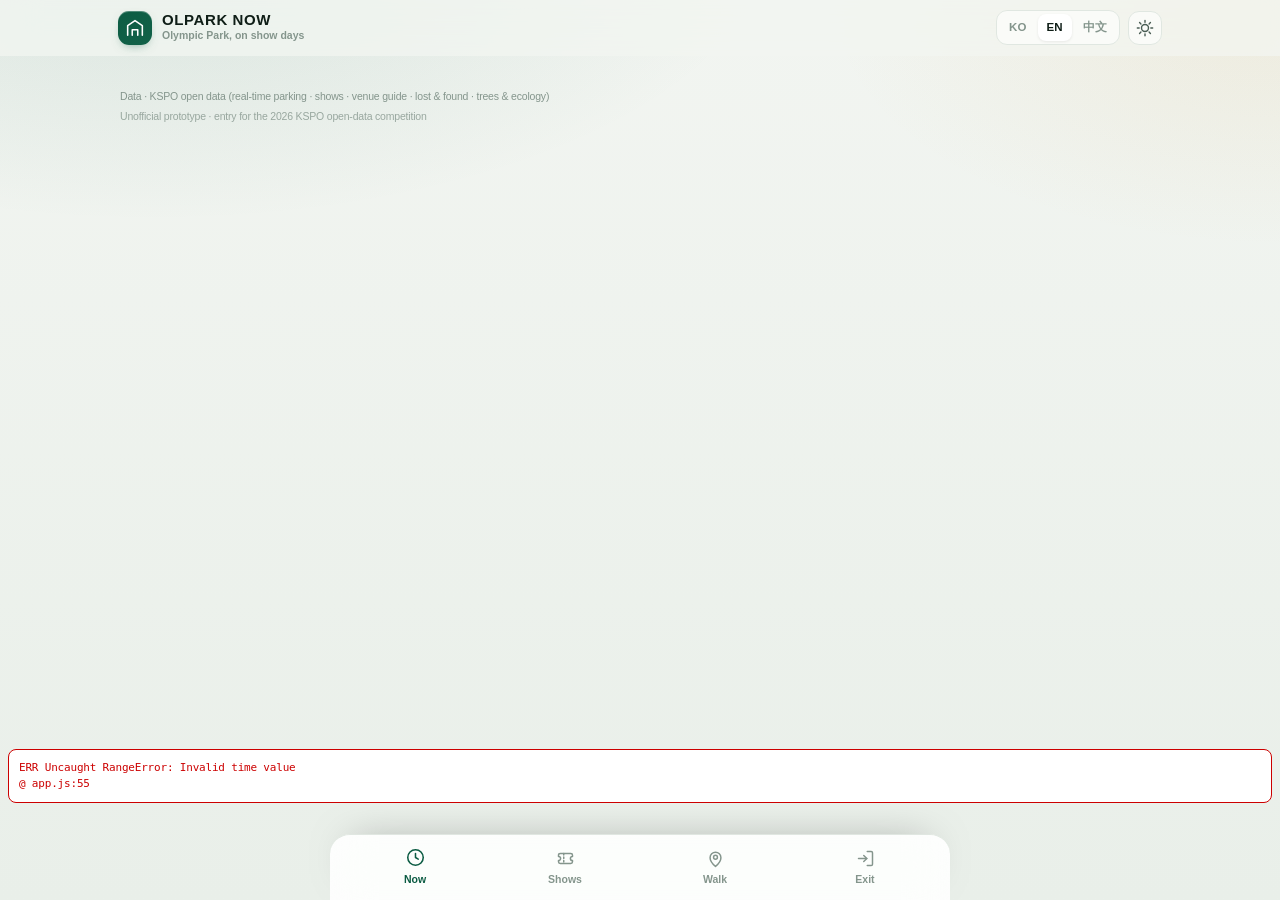
==== index.html @ 85a5e309 "debug: 전역 오류 표시 추가" ====
<!doctype html>
<html lang="ko">
<head>
<meta charset="utf-8" />
<meta name="viewport" content="width=device-width, initial-scale=1, viewport-fit=cover" />
<title>올팍 나우 · OLPARK NOW</title>
<meta name="description" content="올림픽공원 공연일, 지금 필요한 것만. 실시간 주차 · 공연장 동선 · 20분 산책 · 분산 출귀" />
<meta name="theme-color" content="#0C5C43" media="(prefers-color-scheme: light)" />
<meta name="theme-color" content="#0B1310" media="(prefers-color-scheme: dark)" />
<meta name="apple-mobile-web-app-capable" content="yes" />
<meta name="apple-mobile-web-app-status-bar-style" content="black-translucent" />
<meta name="apple-mobile-web-app-title" content="올팍 나우" />
<link rel="manifest" href="manifest.webmanifest" />
<link rel="icon" href="icons/favicon.svg" type="image/svg+xml" />
<link rel="apple-touch-icon" href="icons/icon-192.png" />
<link rel="stylesheet" href="assets/app.css" />
<script>
window.addEventListener('error', function (e) {
  var d = document.createElement('pre');
  d.style.cssText = 'position:fixed;left:8px;right:8px;bottom:86px;background:#fff;color:#c00;font:11px/1.45 monospace;padding:10px;z-index:9999;white-space:pre-wrap;border:1px solid #c00;border-radius:8px;max-height:40vh;overflow:auto';
  d.textContent = 'ERR ' + (e.message || '') + '\n@ ' + (e.filename || '').split('/').pop() + ':' + (e.lineno || '');
  document.body.appendChild(d);
});
</script>
</head>
<body>
<a class="skip" href="#main">본문으로</a>

<header class="hdr" id="hdr">
  <div class="hdr-in">
    <div class="brand">
      <span class="brand-mark" aria-hidden="true">
        <svg viewBox="0 0 24 24" width="22" height="22" fill="none" stroke="currentColor" stroke-width="1.7" stroke-linecap="round" stroke-linejoin="round">
          <path d="M4 20V9.5L12 4l8 5.5V20"/><path d="M9 20v-6h6v6"/>
        </svg>
      </span>
      <span class="brand-txt">
        <strong>OLPARK NOW</strong>
        <em data-i18n="brandTag">올림픽공원 공연일 안내</em>
      </span>
    </div>
    <div class="hdr-actions">
      <div class="lang" role="group" aria-label="Language">
        <button type="button" data-lang="ko" class="on">KO</button>
        <button type="button" data-lang="en">EN</button>
        <button type="button" data-lang="zh">中文</button>
      </div>
      <button type="button" class="icon-btn" id="themeBtn" aria-label="테마">
        <svg viewBox="0 0 24 24" width="20" height="20" fill="none" stroke="currentColor" stroke-width="1.7" stroke-linecap="round">
          <circle cx="12" cy="12" r="4.2"/><path d="M12 2.8v2.2M12 19v2.2M2.8 12H5M19 12h2.2M5.5 5.5l1.6 1.6M16.9 16.9l1.6 1.6M18.5 5.5l-1.6 1.6M7.1 16.9l-1.6 1.6"/>
        </svg>
      </button>
    </div>
  </div>
</header>

<main id="main">
  <section class="view" id="v-now" data-view="now" aria-labelledby="t-now"></section>
  <section class="view" id="v-shows" data-view="shows" aria-labelledby="t-shows" hidden></section>
  <section class="view" id="v-walk" data-view="walk" aria-labelledby="t-walk" hidden></section>
  <section class="view" id="v-exit" data-view="exit" aria-labelledby="t-exit" hidden></section>
</main>

<nav class="tabs" id="tabs" aria-label="주요 메뉴">
  <button type="button" data-nav="now" class="on" aria-current="page">
    <svg viewBox="0 0 24 24" fill="none" stroke="currentColor" stroke-width="1.7" stroke-linecap="round" stroke-linejoin="round"><circle cx="12" cy="12" r="8.5"/><path d="M12 7.5V12l3 1.8"/></svg>
    <span data-i18n="navNow">지금</span>
  </button>
  <button type="button" data-nav="shows">
    <svg viewBox="0 0 24 24" fill="none" stroke="currentColor" stroke-width="1.7" stroke-linecap="round" stroke-linejoin="round"><path d="M4 8.4a2 2 0 0 1 2-2h12a2 2 0 0 1 2 2v1.2a2.4 2.4 0 0 0 0 4.8v1.2a2 2 0 0 1-2 2H6a2 2 0 0 1-2-2v-1.2a2.4 2.4 0 0 0 0-4.8z"/><path d="M10 6.4v11.2" stroke-dasharray="1.6 2.4"/></svg>
    <span data-i18n="navShows">공연</span>
  </button>
  <button type="button" data-nav="walk">
    <svg viewBox="0 0 24 24" fill="none" stroke="currentColor" stroke-width="1.7" stroke-linecap="round" stroke-linejoin="round"><path d="M12 21s6.2-5.3 6.2-10A6.2 6.2 0 0 0 5.8 11c0 4.7 6.2 10 6.2 10z"/><circle cx="12" cy="10.6" r="2.2"/></svg>
    <span data-i18n="navWalk">산책</span>
  </button>
  <button type="button" data-nav="exit">
    <svg viewBox="0 0 24 24" fill="none" stroke="currentColor" stroke-width="1.7" stroke-linecap="round" stroke-linejoin="round"><path d="M14 4h4.5A1.5 1.5 0 0 1 20 5.5v13a1.5 1.5 0 0 1-1.5 1.5H14"/><path d="M10 8.5 13.5 12 10 15.5"/><path d="M13.5 12H4"/></svg>
    <span data-i18n="navExit">귀가</span>
  </button>
</nav>

<div class="sheet-wrap" id="sheetWrap" hidden>
  <div class="sheet-scrim" id="sheetScrim"></div>
  <div class="sheet" id="sheet" role="dialog" aria-modal="true" aria-labelledby="sheetTitle">
    <div class="sheet-grab" aria-hidden="true"></div>
    <button type="button" class="sheet-x" id="sheetX" aria-label="닫기">
      <svg viewBox="0 0 24 24" width="20" height="20" fill="none" stroke="currentColor" stroke-width="1.8" stroke-linecap="round"><path d="M6 6l12 12M18 6L6 18"/></svg>
    </button>
    <div id="sheetBody"></div>
  </div>
</div>

<footer class="foot">
  <p data-i18n="footSrc">데이터 · 한국체육산업개발(주) 개방 공공데이터 (실시간 주차현황 · 공연정보 · 공연장안내 · 유실물정보 · 수목·생태정보)</p>
  <p class="foot-2" data-i18n="footNote">비공식 프로토타입 · 2026년도 공공데이터 활용 경진대회 출품작</p>
</footer>

<script src="assets/data.js"></script>
<script src="assets/app.js"></script>
</body>
</html>
---- assets/app.css ----
/* 올팍 나우 · OLPARK NOW */
:root {
  --bg: #F2F5F1;
  --bg-2: #E9EFE9;
  --surface: #FFFFFF;
  --surface-2: #FAFBF8;
  --ink: #0F1E17;
  --ink-2: #4A5D54;
  --ink-3: #84958C;
  --line: #E0E7E1;
  --line-2: #EDF2EE;
  --brand: #0C5C43;
  --brand-2: #128363;
  --brand-soft: #E6F2EC;
  --accent: #C9922F;
  --accent-soft: #FBF2DF;
  --ok: #2B9668;
  --warn: #D89A22;
  --hot: #DE6F17;
  --full: #C8403B;
  --shadow: 0 1px 2px rgba(15, 30, 23, .04), 0 10px 26px -14px rgba(15, 30, 23, .22);
  --shadow-lg: 0 2px 6px rgba(15, 30, 23, .05), 0 26px 50px -28px rgba(15, 30, 23, .4);
  --r: 20px;
  --r-sm: 13px;
  --sans: "Pretendard Variable", Pretendard, -apple-system, BlinkMacSystemFont, "Apple SD Gothic Neo",
          "Noto Sans KR", "PingFang SC", "Hiragino Sans GB", "Microsoft YaHei", "Segoe UI", Roboto, sans-serif;
}

@media (prefers-color-scheme: dark) {
  :root {
    --bg: #0A1210;
    --bg-2: #0E1815;
    --surface: #131F1A;
    --surface-2: #17251F;
    --ink: #ECF3EE;
    --ink-2: #A6B8AE;
    --ink-3: #6E8479;
    --line: #22322B;
    --line-2: #1C2A24;
    --brand: #4FD3A3;
    --brand-2: #6FE3B6;
    --brand-soft: #122B23;
    --accent: #E5B45C;
    --accent-soft: #2A2318;
    --ok: #43BE86;
    --warn: #E5AC3C;
    --hot: #EC8034;
    --full: #E56762;
    --shadow: 0 1px 2px rgba(0, 0, 0, .3), 0 10px 26px -14px rgba(0, 0, 0, .8);
    --shadow-lg: 0 2px 6px rgba(0, 0, 0, .4), 0 26px 50px -28px rgba(0, 0, 0, .9);
  }
}

/* explicit theme override (manual toggle wins over the OS setting) */
:root[data-theme="light"] {
  --bg: #F2F5F1; --bg-2: #E9EFE9; --surface: #FFFFFF; --surface-2: #FAFBF8;
  --ink: #0F1E17; --ink-2: #4A5D54; --ink-3: #84958C; --line: #E0E7E1; --line-2: #EDF2EE;
  --brand: #0C5C43; --brand-2: #128363; --brand-soft: #E6F2EC; --accent: #C9922F; --accent-soft: #FBF2DF;
  --ok: #2B9668; --warn: #D89A22; --hot: #DE6F17; --full: #C8403B;
  --shadow: 0 1px 2px rgba(15, 30, 23, .04), 0 10px 26px -14px rgba(15, 30, 23, .22);
  --shadow-lg: 0 2px 6px rgba(15, 30, 23, .05), 0 26px 50px -28px rgba(15, 30, 23, .4);
}
:root[data-theme="dark"] {
  --bg: #0A1210; --bg-2: #0E1815; --surface: #131F1A; --surface-2: #17251F;
  --ink: #ECF3EE; --ink-2: #A6B8AE; --ink-3: #6E8479; --line: #22322B; --line-2: #1C2A24;
  --brand: #4FD3A3; --brand-2: #6FE3B6; --brand-soft: #122B23; --accent: #E5B45C; --accent-soft: #2A2318;
  --ok: #43BE86; --warn: #E5AC3C; --hot: #EC8034; --full: #E56762;
  --shadow: 0 1px 2px rgba(0, 0, 0, .3), 0 10px 26px -14px rgba(0, 0, 0, .8);
  --shadow-lg: 0 2px 6px rgba(0, 0, 0, .4), 0 26px 50px -28px rgba(0, 0, 0, .9);
}

* { box-sizing: border-box; }
html { -webkit-text-size-adjust: 100%; }
body {
  margin: 0;
  font-family: var(--sans);
  background: var(--bg);
  color: var(--ink);
  line-height: 1.5;
  letter-spacing: -0.012em;
  -webkit-font-smoothing: antialiased;
  font-variant-numeric: tabular-nums;
  padding-bottom: calc(84px + env(safe-area-inset-bottom));
}
body::before {
  content: "";
  position: fixed; inset: 0; z-index: -1;
  background:
    radial-gradient(900px 420px at 12% -8%, color-mix(in srgb, var(--brand) 12%, transparent), transparent 70%),
    radial-gradient(700px 380px at 100% 0%, color-mix(in srgb, var(--accent) 10%, transparent), transparent 65%),
    linear-gradient(180deg, var(--bg) 0%, var(--bg-2) 100%);
  pointer-events: none;
}
img { max-width: 100%; display: block; }
button { font: inherit; color: inherit; cursor: pointer; }
a { color: var(--brand); }
.skip { position: absolute; left: -9999px; }
.skip:focus { left: 12px; top: 12px; background: var(--surface); padding: 8px 12px; border-radius: 8px; z-index: 99; }

/* ── header ───────────────────────────────────────────── */
.hdr {
  position: sticky; top: 0; z-index: 40;
  padding-top: env(safe-area-inset-top);
  background: color-mix(in srgb, var(--bg) 78%, transparent);
  backdrop-filter: saturate(180%) blur(18px);
  -webkit-backdrop-filter: saturate(180%) blur(18px);
  border-bottom: 1px solid transparent;
  transition: border-color .2s;
}
.hdr.stuck { border-bottom-color: var(--line); }
.hdr-in {
  max-width: 1080px; margin: 0 auto;
  display: flex; align-items: center; justify-content: space-between; gap: 12px;
  padding: 10px 18px;
}
.brand { display: flex; align-items: center; gap: 10px; min-width: 0; }
.brand-mark {
  width: 34px; height: 34px; border-radius: 11px;
  display: grid; place-items: center;
  background: linear-gradient(150deg, var(--brand) 0%, color-mix(in srgb, var(--brand) 62%, #1c6b52) 100%);
  color: #fff; flex: none;
  box-shadow: inset 0 1px 0 rgba(255,255,255,.28), 0 4px 12px -6px color-mix(in srgb, var(--brand) 70%, transparent);
}
.brand-txt { display: flex; flex-direction: column; min-width: 0; }
.brand-txt strong {
  font-size: 15px; font-weight: 800; letter-spacing: .04em; line-height: 1.15;
}
.brand-txt em {
  font-style: normal; font-size: 10.5px; color: var(--ink-3); font-weight: 600;
  letter-spacing: 0; white-space: nowrap; overflow: hidden; text-overflow: ellipsis;
}
.hdr-actions { display: flex; align-items: center; gap: 8px; flex: none; }
.lang {
  display: flex; padding: 3px; gap: 2px;
  background: var(--surface-2); border: 1px solid var(--line); border-radius: 11px;
}
.lang button {
  border: 0; background: transparent; color: var(--ink-3);
  font-size: 11.5px; font-weight: 700; padding: 5px 9px; border-radius: 8px;
  letter-spacing: .01em; transition: .16s;
}
.lang button.on { background: var(--surface); color: var(--ink); box-shadow: 0 1px 3px rgba(0,0,0,.08); }
.icon-btn {
  width: 34px; height: 34px; display: grid; place-items: center;
  border: 1px solid var(--line); background: var(--surface-2); color: var(--ink-2);
  border-radius: 11px; transition: .16s;
}
.icon-btn:active { transform: scale(.95); }

/* ── views ────────────────────────────────────────────── */
main { max-width: 1080px; margin: 0 auto; padding: 6px 18px 20px; }
.view { animation: rise .32s cubic-bezier(.22,.7,.3,1) both; }
@keyframes rise { from { opacity: 0; transform: translateY(8px); } to { opacity: 1; transform: none; } }
.view-head { padding: 14px 2px 12px; }
.view-head h2 {
  margin: 0; font-size: 25px; font-weight: 820; letter-spacing: -.035em; line-height: 1.22;
}
.view-head p { margin: 6px 0 0; color: var(--ink-2); font-size: 13.5px; line-height: 1.55; max-width: 62ch; }
.date-line { display: flex; align-items: center; gap: 8px; color: var(--ink-3); font-size: 12.5px; font-weight: 650; letter-spacing: .01em; }
.date-line b { color: var(--ink-2); font-weight: 700; }

.cards { display: grid; gap: 13px; }
@media (min-width: 860px) {
  .cards { grid-template-columns: 1fr 1fr; gap: 15px; }
  .span2 { grid-column: 1 / -1; }
}

.card {
  background: var(--surface);
  border: 1px solid var(--line);
  border-radius: var(--r);
  box-shadow: var(--shadow);
  padding: 18px;
  position: relative;
  overflow: hidden;
}
.card.tight { padding: 15px; }
.card-h { display: flex; align-items: center; justify-content: space-between; gap: 10px; margin-bottom: 12px; }
.card-h h3 { margin: 0; font-size: 13px; font-weight: 750; letter-spacing: .01em; color: var(--ink-2); }
.kicker {
  display: inline-flex; align-items: center; gap: 6px;
  font-size: 10.5px; font-weight: 800; letter-spacing: .1em; text-transform: uppercase;
  color: var(--ink-3);
}
.kicker .dot {
  width: 6px; height: 6px; border-radius: 50%; background: var(--ok);
  box-shadow: 0 0 0 0 color-mix(in srgb, var(--ok) 60%, transparent);
  animation: pulse 2.2s infinite;
}
@keyframes pulse {
  0% { box-shadow: 0 0 0 0 color-mix(in srgb, var(--ok) 55%, transparent); }
  70% { box-shadow: 0 0 0 7px transparent; }
  100% { box-shadow: 0 0 0 0 transparent; }
}

/* parking ring */
.park { display: flex; align-items: center; gap: 18px; }
@media (max-width: 359px) { .park { gap: 12px; } }
.ring { position: relative; width: 132px; height: 132px; flex: none; }
.ring svg { width: 100%; height: 100%; transform: rotate(-90deg); }
.ring .track { stroke: var(--line-2); }
.ring .val { transition: stroke-dashoffset .9s cubic-bezier(.22,.7,.3,1), stroke .4s; stroke-linecap: round; }
.ring-num {
  position: absolute; inset: 0; display: grid; place-content: center; text-align: center; gap: 1px;
}
.ring-num b { font-size: 27px; font-weight: 800; letter-spacing: -.045em; line-height: 1; }
.ring-num span { font-size: 10px; color: var(--ink-3); font-weight: 700; letter-spacing: .02em; }
.park-side { min-width: 0; flex: 1; }
.park-status { display: flex; align-items: center; gap: 7px; margin-bottom: 6px; }
.badge {
  display: inline-flex; align-items: center; gap: 5px;
  padding: 4px 9px; border-radius: 999px;
  font-size: 11.5px; font-weight: 750; letter-spacing: .01em;
  background: var(--brand-soft); color: var(--brand);
}
.badge.ok { background: color-mix(in srgb, var(--ok) 14%, transparent); color: var(--ok); }
.badge.warn { background: color-mix(in srgb, var(--warn) 16%, transparent); color: var(--warn); }
.badge.hot { background: color-mix(in srgb, var(--hot) 15%, transparent); color: var(--hot); }
.badge.full { background: color-mix(in srgb, var(--full) 15%, transparent); color: var(--full); }
.park-cap { font-size: 12px; color: var(--ink-3); line-height: 1.45; }
.park-cap b { color: var(--ink-2); font-weight: 700; }
.park-meta { margin-top: 10px; display: flex; align-items: center; gap: 8px; flex-wrap: wrap; font-size: 10.5px; color: var(--ink-3); }
.park-meta .sep { width: 1px; height: 9px; background: var(--line); }
.stalled { color: var(--hot); font-weight: 650; }
.link-btn {
  border: 0; background: none; padding: 0; color: var(--brand); font-size: 11.5px; font-weight: 700;
  text-decoration: underline; text-underline-offset: 2px; text-decoration-thickness: 1px;
}

/* next show */
.next { display: flex; gap: 14px; align-items: stretch; }
.next-poster {
  width: 78px; border-radius: 12px; overflow: hidden; flex: none;
  background: var(--surface-2); box-shadow: 0 6px 18px -10px rgba(0,0,0,.5);
}
.next-poster img { width: 100%; height: 100%; object-fit: cover; aspect-ratio: 3/4; }
.next-body { min-width: 0; flex: 1; display: flex; flex-direction: column; }
.next-when { display: flex; align-items: center; gap: 7px; margin-bottom: 5px; }
.dpill {
  font-size: 10.5px; font-weight: 800; letter-spacing: .02em;
  padding: 3px 8px; border-radius: 7px; background: var(--ink); color: var(--bg);
}
.dpill.soon { background: var(--accent); color: #22170a; }
.next-title {
  font-size: 16px; font-weight: 780; letter-spacing: -.028em; line-height: 1.3;
  margin: 0 0 6px; display: -webkit-box; -webkit-line-clamp: 2; -webkit-box-orient: vertical; overflow: hidden;
}
.next-meta { font-size: 12px; color: var(--ink-2); display: flex; flex-wrap: wrap; gap: 4px 10px; margin-top: auto; }
.next-meta span { display: inline-flex; align-items: center; gap: 4px; }
.next-meta i { font-style: normal; color: var(--ink-3); }
.ask { margin-top: 12px; width: 100%; }

/* buttons */
.btn {
  display: inline-flex; align-items: center; justify-content: center; gap: 7px;
  width: 100%; padding: 12px 16px; border-radius: 13px;
  border: 1px solid var(--line); background: var(--surface-2); color: var(--ink);
  font-size: 13.5px; font-weight: 720; letter-spacing: -.01em; transition: .16s;
  text-decoration: none;
}
.btn:active { transform: scale(.985); }
.btn.primary {
  background: var(--brand); color: #fff; border-color: transparent;
  box-shadow: 0 8px 20px -12px color-mix(in srgb, var(--brand) 80%, transparent);
}
@media (prefers-color-scheme: dark) { .btn.primary { color: #06211A; } }
.btn.ghost { background: transparent; }
.btn svg { flex: none; }

.quick { display: grid; grid-template-columns: repeat(4, 1fr); gap: 8px; }
.quick button {
  border: 1px solid var(--line); background: var(--surface); border-radius: 14px;
  padding: 12px 4px 10px; display: flex; flex-direction: column; align-items: center; gap: 7px;
  font-size: 11px; font-weight: 700; color: var(--ink-2); transition: .16s;
}
.quick button:active { transform: scale(.96); background: var(--surface-2); }
.quick svg { color: var(--brand); }

/* forecast strip */
.fc { display: grid; gap: 9px; }
.fc-row { display: flex; align-items: center; gap: 10px; font-size: 12.5px; }
.fc-row .lbl { font-weight: 720; color: var(--ink-2); width: 92px; flex: none; }
.fc-bar { flex: 1; height: 7px; border-radius: 99px; background: var(--line-2); overflow: hidden; position: relative; }
.fc-bar i { position: absolute; inset: 0 auto 0 0; border-radius: 99px; background: linear-gradient(90deg, var(--warn), var(--full)); width: 0; transition: width .8s cubic-bezier(.22,.7,.3,1); }
.fc-row .pct { font-weight: 800; color: var(--full); font-size: 12.5px; width: 42px; text-align: right; }
.fc-note { margin: 10px 0 0; font-size: 11px; color: var(--ink-3); line-height: 1.5; }
.fc-body { margin: 0 0 12px; font-size: 13.5px; color: var(--ink-2); line-height: 1.6; }
.fc-body b { color: var(--full); font-weight: 800; }

/* ── filters ───────────────────────────────────────────── */
.filters { display: flex; gap: 7px; overflow-x: auto; padding: 2px 0 14px; scrollbar-width: none; }
.filters::-webkit-scrollbar { display: none; }
.chip {
  flex: none; border: 1px solid var(--line); background: var(--surface); color: var(--ink-2);
  padding: 7px 14px; border-radius: 99px; font-size: 12.5px; font-weight: 700; transition: .16s;
}
.chip.on { background: var(--ink); color: var(--bg); border-color: var(--ink); }

/* ── show cards ────────────────────────────────────────── */
.show {
  display: flex; gap: 14px; width: 100%; text-align: left; cursor: pointer;
  border: 1px solid var(--line); background: var(--surface); border-radius: var(--r);
  padding: 12px; box-shadow: var(--shadow); transition: .18s; align-items: stretch;
}
.show:active { transform: scale(.99); }
.show.past { opacity: .58; }
.show-poster {
  display: block;
  width: 72px; flex: none; border-radius: 10px; overflow: hidden; background: var(--surface-2);
}
.show-poster img { width: 100%; height: 100%; object-fit: cover; aspect-ratio: 3/4; }
.show-body { min-width: 0; flex: 1; display: flex; flex-direction: column; gap: 3px; padding: 2px 0; text-align: left; }
.show-title { display: block; }
.show-venue { display: block; }
.show-when { display: flex; }
.show-tag { display: inline-block; }
.show-venue { font-size: 10.5px; font-weight: 800; letter-spacing: .06em; text-transform: uppercase; color: var(--brand); }
.show-title {
  font-size: 14.5px; font-weight: 760; letter-spacing: -.025em; line-height: 1.32; margin: 1px 0 2px;
  display: -webkit-box; -webkit-line-clamp: 2; -webkit-box-orient: vertical; overflow: hidden;
}
.show-when { font-size: 12px; color: var(--ink-2); margin-top: auto; display: flex; gap: 8px; flex-wrap: wrap; }
.show-when b { font-weight: 750; color: var(--ink); }
.show-tag {
  font-size: 10px; font-weight: 750; padding: 2px 6px; border-radius: 6px;
  background: var(--brand-soft); color: var(--brand); align-self: flex-start;
}
.show-tag.hot { background: color-mix(in srgb, var(--hot) 14%, transparent); color: var(--hot); }

/* ── spot cards ────────────────────────────────────────── */
.spot { position: relative; }
.spot-no {
  position: absolute; top: 14px; right: 16px;
  font-size: 11px; font-weight: 800; color: var(--ink-3); letter-spacing: .04em;
}
.spot h3 { margin: 0 0 3px; font-size: 16.5px; font-weight: 780; letter-spacing: -.028em; }
.spot .meta { font-size: 11.5px; color: var(--ink-3); line-height: 1.5; margin-bottom: 9px; }
.spot .desc { margin: 0; font-size: 13px; color: var(--ink-2); line-height: 1.62; }
.season {
  margin-top: 12px; padding: 9px 11px; border-radius: 10px;
  font-size: 11.5px; line-height: 1.5; font-weight: 600;
  background: var(--accent-soft); color: color-mix(in srgb, var(--accent) 78%, var(--ink));
  display: flex; gap: 7px;
}
.season.now { background: var(--brand-soft); color: var(--brand); }
.season svg { flex: none; margin-top: 1px; }

.route {
  border: 1px dashed color-mix(in srgb, var(--brand) 38%, var(--line));
  background: var(--brand-soft); border-radius: 14px; padding: 14px 15px;
  display: flex; gap: 12px; align-items: flex-start;
}
.route + .route { margin-top: 9px; }
.route-n {
  width: 22px; height: 22px; border-radius: 50%; background: var(--brand); color: #fff;
  display: grid; place-items: center; font-size: 11px; font-weight: 800; flex: none;
}
.route h4 { margin: 0 0 3px; font-size: 13.5px; font-weight: 740; line-height: 1.4; color: var(--ink); }
.route p { margin: 0; font-size: 11.5px; color: var(--ink-2); font-weight: 600; }

/* ── info rows ─────────────────────────────────────────── */
.rows { display: grid; gap: 0; }
.row {
  display: flex; gap: 12px; padding: 11px 0;
  border-bottom: 1px solid var(--line-2); align-items: flex-start;
}
.row:last-child { border-bottom: 0; }
.row-k { font-size: 12px; font-weight: 730; color: var(--ink-3); width: 84px; flex: none; padding-top: 1px; }
.row-v { font-size: 13px; color: var(--ink); line-height: 1.5; flex: 1; min-width: 0; }
.row-v small { display: block; color: var(--ink-3); font-size: 11.5px; margin-top: 2px; }
.row-v b { font-weight: 760; }
.rows.split { display: grid; grid-template-columns: 1fr; gap: 0; }

.venue-line { display: flex; align-items: baseline; gap: 7px; flex-wrap: wrap; margin-bottom: 12px; }
.venue-line strong { font-size: 16px; font-weight: 800; letter-spacing: -.03em; }
.venue-line span { font-size: 12px; color: var(--ink-3); }

.seats { display: flex; gap: 8px; flex-wrap: wrap; margin-bottom: 12px; }
.seat {
  border: 1px solid var(--line); border-radius: 10px; padding: 7px 10px; background: var(--surface-2);
  font-size: 11px; color: var(--ink-3); font-weight: 650;
}
.seat b { display: block; font-size: 13px; color: var(--ink); font-weight: 780; margin-top: 1px; letter-spacing: -.02em; }

/* ── sheet ─────────────────────────────────────────────── */
.sheet-wrap { position: fixed; inset: 0; z-index: 80; }
.sheet-scrim {
  position: absolute; inset: 0; background: rgba(6, 14, 11, .44);
  backdrop-filter: blur(3px); animation: fade .22s both;
}
@keyframes fade { from { opacity: 0; } to { opacity: 1; } }
.sheet {
  position: absolute; left: 0; right: 0; bottom: 0;
  max-height: 90dvh; overflow-y: auto; overscroll-behavior: contain;
  background: var(--surface); border-radius: 24px 24px 0 0;
  box-shadow: var(--shadow-lg);
  padding: 10px 20px calc(26px + env(safe-area-inset-bottom));
  animation: up .3s cubic-bezier(.22,.7,.3,1) both;
  max-width: 620px; margin: 0 auto;
}
@keyframes up { from { transform: translateY(28px); opacity: .6; } to { transform: none; opacity: 1; } }
.sheet-grab { width: 38px; height: 4px; border-radius: 99px; background: var(--line); margin: 2px auto 12px; }
.sheet-x {
  position: absolute; top: 12px; right: 14px; width: 32px; height: 32px;
  display: grid; place-items: center; border-radius: 50%;
  border: 1px solid var(--line); background: var(--surface-2); color: var(--ink-2); z-index: 2;
}
.sheet-hero { display: flex; gap: 15px; margin-bottom: 16px; }
.sheet-hero img { width: 96px; border-radius: 13px; aspect-ratio: 3/4; object-fit: cover; box-shadow: 0 10px 26px -14px rgba(0,0,0,.6); }
.sheet-hero .t { min-width: 0; flex: 1; padding-right: 34px; }
.sheet-hero h2 { margin: 4px 0 6px; font-size: 19px; font-weight: 800; letter-spacing: -.035em; line-height: 1.28; }
.sheet-hero .v { font-size: 12px; color: var(--ink-3); font-weight: 650; }
.sect { margin: 20px 0 0; }
.sect-h {
  display: flex; align-items: center; gap: 8px; margin-bottom: 4px;
  font-size: 11px; font-weight: 800; letter-spacing: .1em; text-transform: uppercase; color: var(--ink-3);
}
.sect-h::after { content: ""; flex: 1; height: 1px; background: var(--line); }
.sect-h.plain::after { display: none; }
.tags { display: flex; gap: 6px; flex-wrap: wrap; margin-top: 14px; }
.tag {
  font-size: 11px; font-weight: 700; padding: 4px 9px; border-radius: 8px;
  background: var(--surface-2); border: 1px solid var(--line); color: var(--ink-2);
}

/* ── tabs ──────────────────────────────────────────────── */
.tabs {
  position: fixed; left: 0; right: 0; bottom: 0; z-index: 50;
  display: grid; grid-template-columns: repeat(4, 1fr);
  padding: 7px 10px calc(7px + env(safe-area-inset-bottom));
  background: color-mix(in srgb, var(--surface) 88%, transparent);
  backdrop-filter: saturate(180%) blur(20px);
  -webkit-backdrop-filter: saturate(180%) blur(20px);
  border-top: 1px solid var(--line);
  max-width: 620px; margin: 0 auto;
  border-radius: 20px 20px 0 0;
}
@media (min-width: 620px) {
  .tabs { border-radius: 20px 20px 0 0; box-shadow: 0 -10px 40px -24px rgba(0,0,0,.5); }
}
.tabs button {
  border: 0; background: none; color: var(--ink-3);
  display: flex; flex-direction: column; align-items: center; gap: 3px;
  padding: 6px 2px 5px; border-radius: 13px; font-size: 10.5px; font-weight: 700; transition: .16s;
}
.tabs button svg { width: 21px; height: 21px; transition: transform .2s; }
.tabs button.on { color: var(--brand); }
.tabs button.on svg { transform: translateY(-1px) scale(1.04); }
.tabs button.on span { font-weight: 800; }

/* ── footer ────────────────────────────────────────────── */
.foot { max-width: 1080px; margin: 0 auto; padding: 6px 20px 30px; }
.foot p { margin: 0; font-size: 10.5px; color: var(--ink-3); line-height: 1.6; }
.foot .foot-2 { margin-top: 3px; opacity: .8; }

.muted { color: var(--ink-3); }
.hidden { display: none !important; }
.sr { position: absolute; width: 1px; height: 1px; overflow: hidden; clip: rect(0 0 0 0); }

@media (prefers-reduced-motion: reduce) {
  * { animation-duration: .01ms !important; transition-duration: .01ms !important; }
}
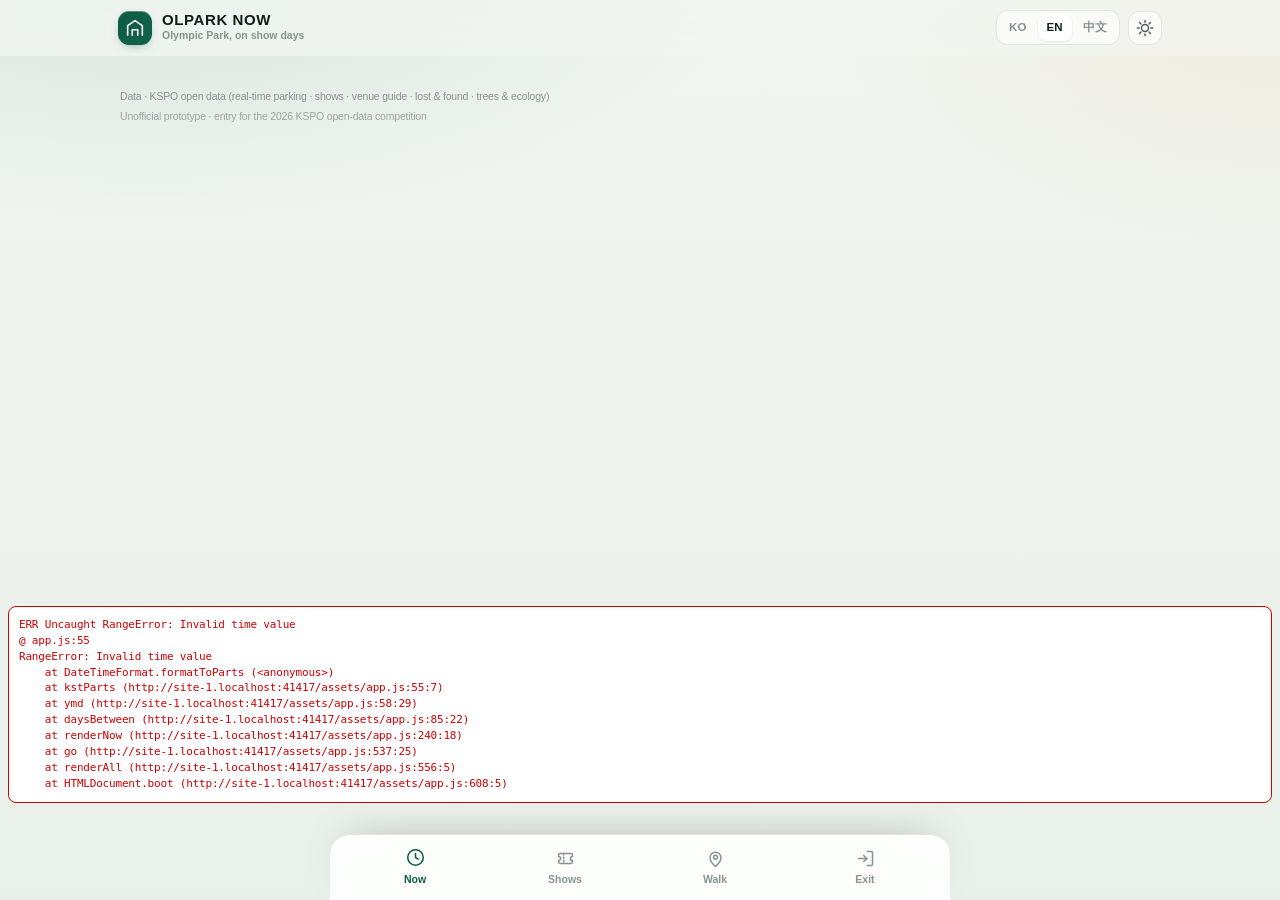
==== commit 5011bd68: "debug: stack" ====
--- a/index.html
+++ b/index.html
@@ -18,7 +18,7 @@
 window.addEventListener('error', function (e) {
   var d = document.createElement('pre');
   d.style.cssText = 'position:fixed;left:8px;right:8px;bottom:86px;background:#fff;color:#c00;font:11px/1.45 monospace;padding:10px;z-index:9999;white-space:pre-wrap;border:1px solid #c00;border-radius:8px;max-height:40vh;overflow:auto';
-  d.textContent = 'ERR ' + (e.message || '') + '\n@ ' + (e.filename || '').split('/').pop() + ':' + (e.lineno || '');
+  d.textContent = 'ERR ' + (e.message || '') + '\n@ ' + (e.filename || '').split('/').pop() + ':' + (e.lineno || '') + '\n' + ((e.error && e.error.stack) || '');
   document.body.appendChild(d);
 });
 </script>
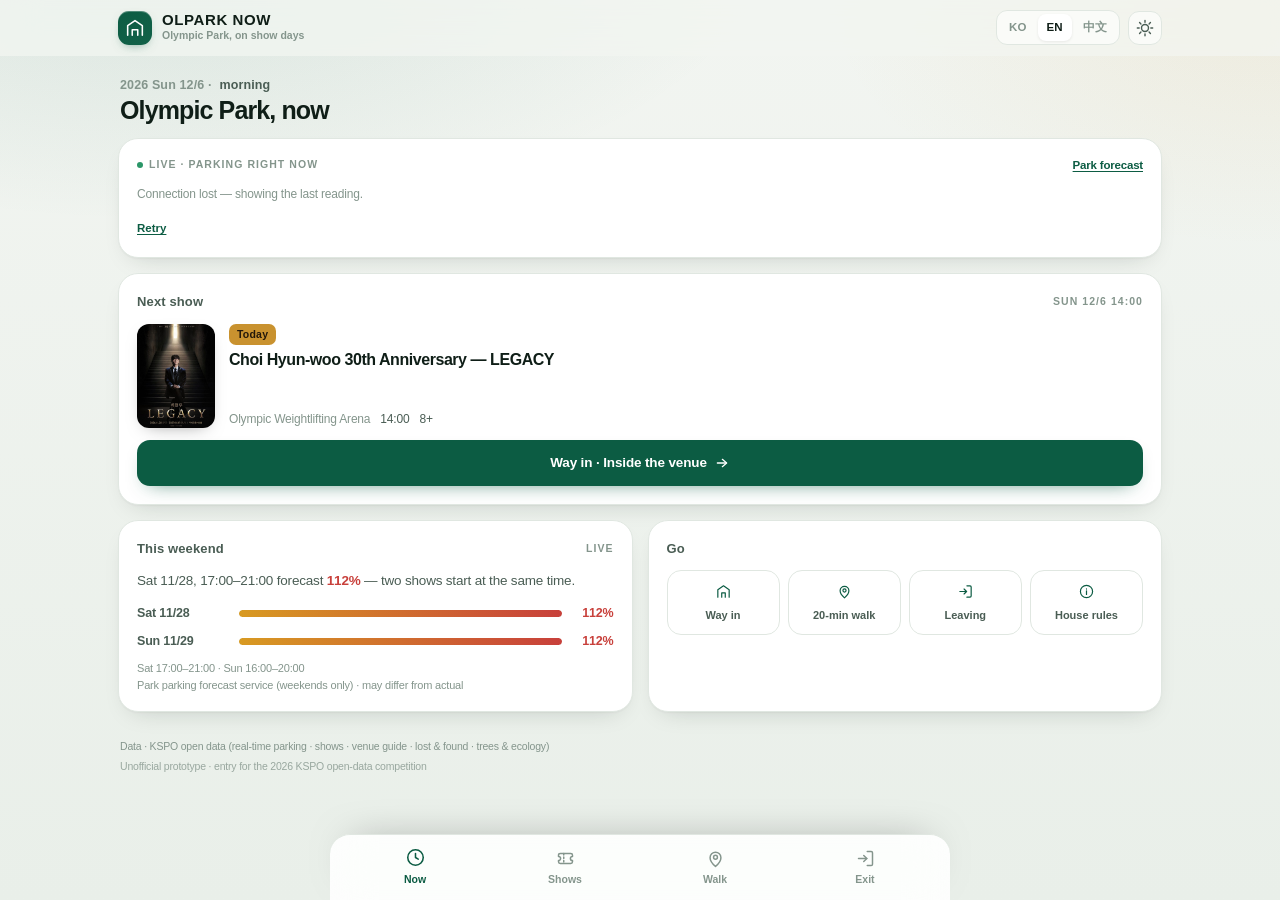
==== commit dab1de6b: "chore: 에셋 캐시 버전 쿼리 추가" ====
--- a/index.html
+++ b/index.html
@@ -13,7 +13,7 @@
 <link rel="manifest" href="manifest.webmanifest" />
 <link rel="icon" href="icons/favicon.svg" type="image/svg+xml" />
 <link rel="apple-touch-icon" href="icons/icon-192.png" />
-<link rel="stylesheet" href="assets/app.css" />
+<link rel="stylesheet" href="assets/app.css?v=20261125a" />
 <script>
 window.addEventListener('error', function (e) {
   var d = document.createElement('pre');
@@ -96,7 +96,7 @@
   <p class="foot-2" data-i18n="footNote">비공식 프로토타입 · 2026년도 공공데이터 활용 경진대회 출품작</p>
 </footer>
 
-<script src="assets/data.js"></script>
-<script src="assets/app.js"></script>
+<script src="assets/data.js?v=20261125a"></script>
+<script src="assets/app.js?v=20261125a"></script>
 </body>
 </html>
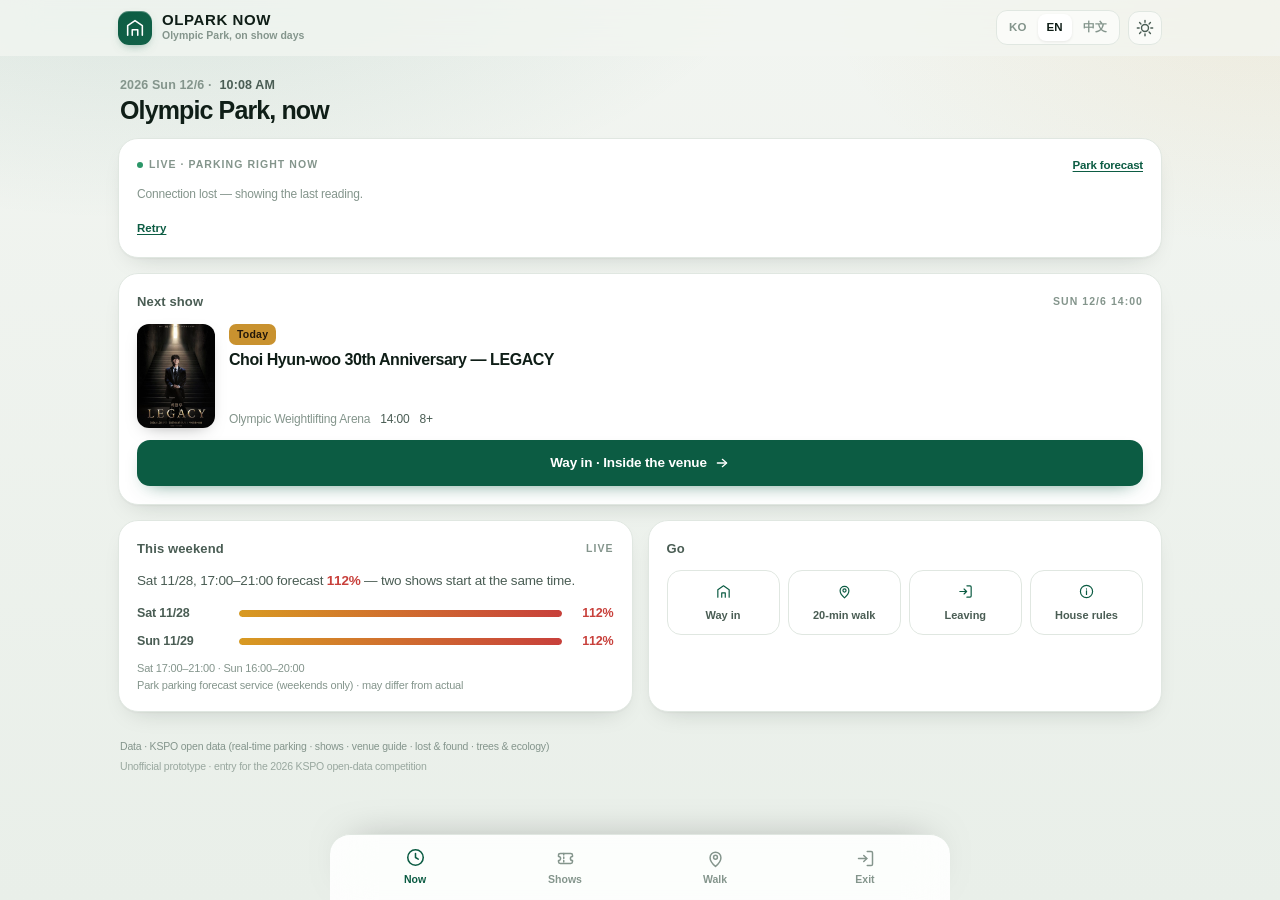
==== commit 6ca8b969: "fix: 공연장 명칭·다국어 요금표·시각 표기, 디버그 오버레이 제거" ====
--- a/index.html
+++ b/index.html
@@ -13,15 +13,7 @@
 <link rel="manifest" href="manifest.webmanifest" />
 <link rel="icon" href="icons/favicon.svg" type="image/svg+xml" />
 <link rel="apple-touch-icon" href="icons/icon-192.png" />
-<link rel="stylesheet" href="assets/app.css?v=20261125a" />
-<script>
-window.addEventListener('error', function (e) {
-  var d = document.createElement('pre');
-  d.style.cssText = 'position:fixed;left:8px;right:8px;bottom:86px;background:#fff;color:#c00;font:11px/1.45 monospace;padding:10px;z-index:9999;white-space:pre-wrap;border:1px solid #c00;border-radius:8px;max-height:40vh;overflow:auto';
-  d.textContent = 'ERR ' + (e.message || '') + '\n@ ' + (e.filename || '').split('/').pop() + ':' + (e.lineno || '') + '\n' + ((e.error && e.error.stack) || '');
-  document.body.appendChild(d);
-});
-</script>
+<link rel="stylesheet" href="assets/app.css?v=20261125b" />
 </head>
 <body>
 <a class="skip" href="#main">본문으로</a>
@@ -96,7 +88,7 @@
   <p class="foot-2" data-i18n="footNote">비공식 프로토타입 · 2026년도 공공데이터 활용 경진대회 출품작</p>
 </footer>
 
-<script src="assets/data.js?v=20261125a"></script>
-<script src="assets/app.js?v=20261125a"></script>
+<script src="assets/data.js?v=20261125b"></script>
+<script src="assets/app.js?v=20261125b"></script>
 </body>
 </html>
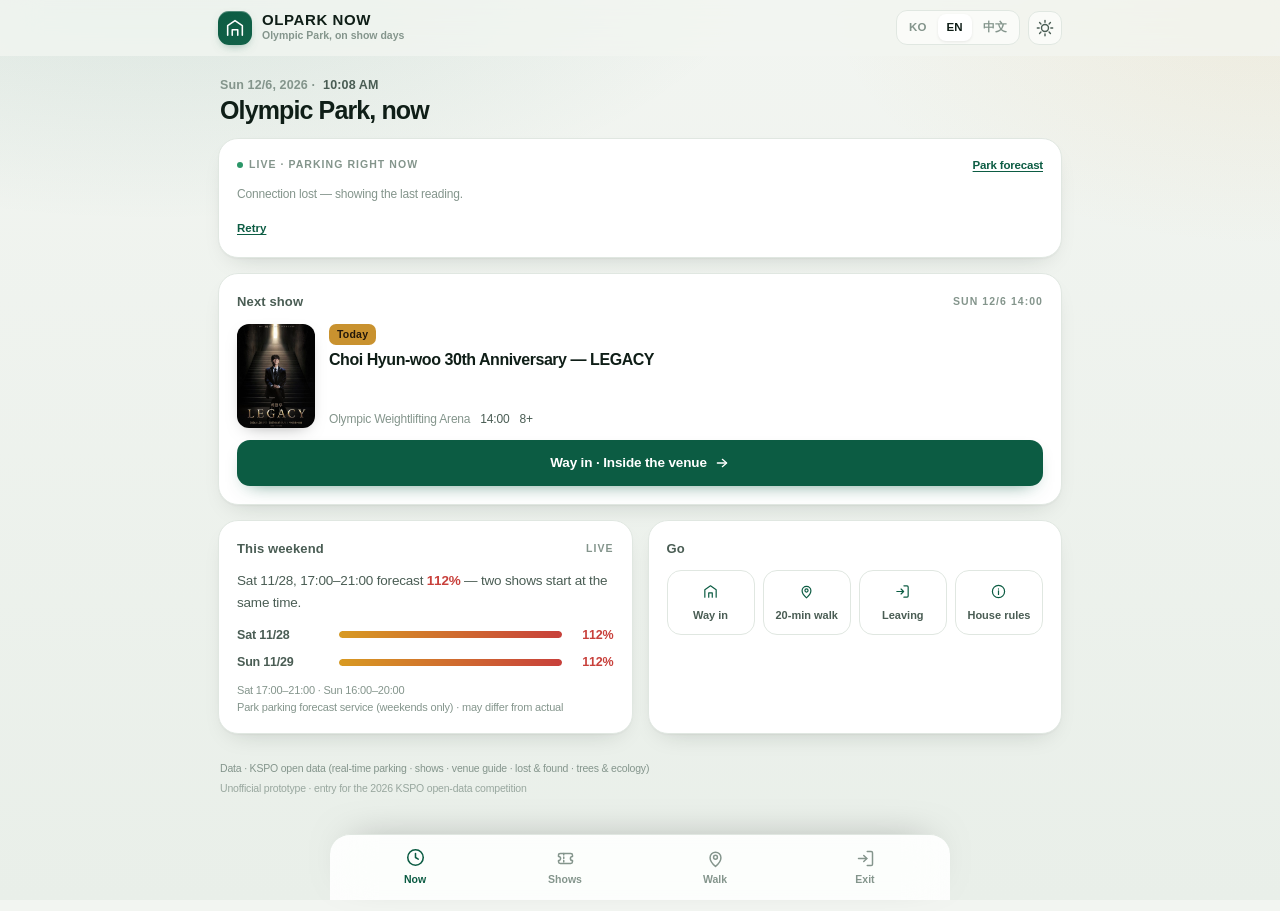
==== commit 5d82d0af: "polish: 콘텐츠 폭·혼잡도 범례·영문 날짜 순서" ====
--- a/index.html
+++ b/index.html
@@ -13,7 +13,7 @@
 <link rel="manifest" href="manifest.webmanifest" />
 <link rel="icon" href="icons/favicon.svg" type="image/svg+xml" />
 <link rel="apple-touch-icon" href="icons/icon-192.png" />
-<link rel="stylesheet" href="assets/app.css?v=20261125b" />
+<link rel="stylesheet" href="assets/app.css?v=20261125c" />
 </head>
 <body>
 <a class="skip" href="#main">본문으로</a>
@@ -88,7 +88,7 @@
   <p class="foot-2" data-i18n="footNote">비공식 프로토타입 · 2026년도 공공데이터 활용 경진대회 출품작</p>
 </footer>
 
-<script src="assets/data.js?v=20261125b"></script>
-<script src="assets/app.js?v=20261125b"></script>
+<script src="assets/data.js?v=20261125c"></script>
+<script src="assets/app.js?v=20261125c"></script>
 </body>
 </html>
--- a/assets/app.css
+++ b/assets/app.css
@@ -109,7 +109,7 @@
 }
 .hdr.stuck { border-bottom-color: var(--line); }
 .hdr-in {
-  max-width: 1080px; margin: 0 auto;
+  max-width: 880px; margin: 0 auto;
   display: flex; align-items: center; justify-content: space-between; gap: 12px;
   padding: 10px 18px;
 }
@@ -148,7 +148,7 @@
 .icon-btn:active { transform: scale(.95); }
 
 /* ── views ────────────────────────────────────────────── */
-main { max-width: 1080px; margin: 0 auto; padding: 6px 18px 20px; }
+main { max-width: 880px; margin: 0 auto; padding: 6px 18px 20px; }
 .view { animation: rise .32s cubic-bezier(.22,.7,.3,1) both; }
 @keyframes rise { from { opacity: 0; transform: translateY(8px); } to { opacity: 1; transform: none; } }
 .view-head { padding: 14px 2px 12px; }
@@ -219,6 +219,9 @@
 .badge.full { background: color-mix(in srgb, var(--full) 15%, transparent); color: var(--full); }
 .park-cap { font-size: 12px; color: var(--ink-3); line-height: 1.45; }
 .park-cap b { color: var(--ink-2); font-weight: 700; }
+.legend { display: flex; gap: 12px; margin-top: 10px; flex-wrap: wrap; }
+.legend span { display: inline-flex; align-items: center; gap: 4px; font-size: 10px; color: var(--ink-3); font-weight: 600; }
+.legend i { width: 6px; height: 6px; border-radius: 50%; display: inline-block; }
 .park-meta { margin-top: 10px; display: flex; align-items: center; gap: 8px; flex-wrap: wrap; font-size: 10.5px; color: var(--ink-3); }
 .park-meta .sep { width: 1px; height: 9px; background: var(--line); }
 .stalled { color: var(--hot); font-weight: 650; }
@@ -449,7 +452,7 @@
 .tabs button.on span { font-weight: 800; }
 
 /* ── footer ────────────────────────────────────────────── */
-.foot { max-width: 1080px; margin: 0 auto; padding: 6px 20px 30px; }
+.foot { max-width: 880px; margin: 0 auto; padding: 6px 20px 30px; }
 .foot p { margin: 0; font-size: 10.5px; color: var(--ink-3); line-height: 1.6; }
 .foot .foot-2 { margin-top: 3px; opacity: .8; }
 
